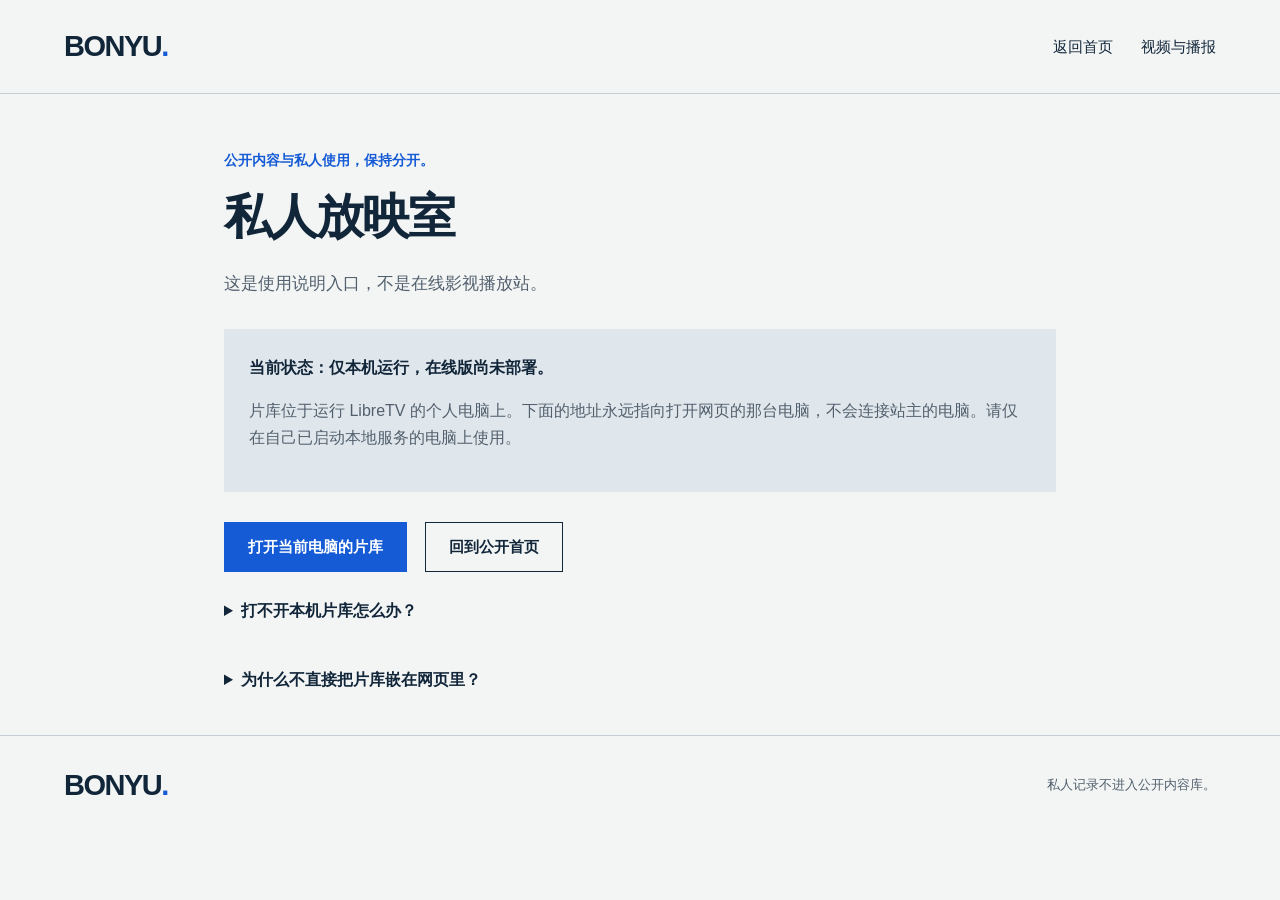
==== watch/index.html @ 4e238f7c "[codex] feat: turn bonyu homepage into editorial content portal" ====
<!doctype html><html lang="zh-CN"><head><meta charset="utf-8"><meta name="viewport" content="width=device-width,initial-scale=1"><meta name="robots" content="noindex"><title>私人放映室 · BONYU</title><link rel="stylesheet" href="../portal.css"></head><body><header class="site-header"><a class="wordmark" href="../">BONYU<span>.</span></a><nav aria-label="主导航"><a href="../">返回首页</a><a href="../#channels">视频与播报</a></nav></header><main class="watch-main"><p class="kicker">公开内容与私人使用，保持分开。</p><h1>私人放映室</h1><p class="intro">这是使用说明入口，不是在线影视播放站。</p><div class="notice"><strong>当前状态：仅本机运行，在线版尚未部署。</strong><p>片库位于运行 LibreTV 的个人电脑上。下面的地址永远指向打开网页的那台电脑，不会连接站主的电脑。请仅在自己已启动本地服务的电脑上使用。</p></div><div class="watch-actions"><a class="button primary" href="http://127.0.0.1:8080/catalog" rel="noreferrer">打开当前电脑的片库</a><a class="button secondary" href="../">回到公开首页</a></div><details><summary>打不开本机片库怎么办？</summary><p>先启动本机 LibreTV，再打开 <code>http://127.0.0.1:8080/catalog</code>。换电脑、关机或停止本机服务后，这个入口不会自动运行；请勿为此关闭浏览器安全保护或开放公网端口。</p></details><details><summary>为什么不直接把片库嵌在网页里？</summary><p>片库需要后台服务与访问控制，不是一个可以直接复制的静态页面。公开 HTTPS 页面也不应依赖访问者电脑上的 HTTP 服务。本页不加载、抓取或转发任何私人影视源。</p></details></main><footer><a class="wordmark" href="../">BONYU<span>.</span></a><p>私人记录不进入公开内容库。</p></footer></body></html>
---- portal.css ----
:root{--paper:#f3f5f5;--panel:#fff;--ink:#12263a;--accent:#155bd5;--muted:#52606d;--line:#c5cdd4}*{box-sizing:border-box}html{scroll-behavior:smooth;scroll-padding-top:24px}body{margin:0;color:var(--ink);background:var(--paper);font:16px/1.7 -apple-system,BlinkMacSystemFont,'PingFang SC','Microsoft YaHei',sans-serif}a{color:inherit;text-decoration:none}button,input{font:inherit}a:focus-visible,button:focus-visible,input:focus-visible,summary:focus-visible{outline:3px solid var(--accent);outline-offset:4px}.skip{position:fixed;top:-70px;left:20px;background:var(--ink);color:#fff;padding:12px;z-index:5}.skip:focus{top:12px}.edition{display:flex;justify-content:space-between;padding:10px 5vw;border-bottom:1px solid var(--line);color:var(--muted);font-size:13px}.site-header{display:flex;align-items:center;justify-content:space-between;padding:22px 5vw;border-bottom:1px solid var(--line);gap:24px}.wordmark{font-size:29px;font-weight:900;letter-spacing:-1.5px}.wordmark span{color:var(--accent)}nav{display:flex;flex-wrap:wrap;gap:28px}nav a{display:inline-flex;align-items:center;min-height:44px;font-size:15px}nav a:hover,footer a:hover{color:var(--accent)}main{max-width:1440px;margin:auto;padding:0 5vw}.hero{display:grid;grid-template-columns:1.35fr 1fr;gap:55px;align-items:center;padding:64px 0 72px}.kicker{color:var(--accent);font-weight:650;font-size:14px;margin:0 0 15px}h1{font-size:clamp(40px,5vw,74px);line-height:1.2;letter-spacing:-2px;margin:0 0 24px;font-weight:800;text-wrap:balance}p{color:var(--muted)}.intro{max-width:570px;margin:0 0 28px;font-size:17px}.button{display:inline-flex;align-items:center;justify-content:center;min-height:46px;padding:11px 23px;font-weight:650;border:1px solid transparent;font-size:15px}.primary{color:white;background:var(--accent)}.primary:hover{background:#1046a6}.secondary{border-color:var(--ink);color:var(--ink)}.secondary:hover{background:#d5e0eb}.hero-art{min-height:355px;background:var(--accent);position:relative;overflow:hidden;color:#fff;padding:36px}.hero-art strong{font-size:clamp(70px,7vw,102px);line-height:1.04;letter-spacing:-5px;display:block;position:relative}.orbit{position:absolute;width:280px;height:280px;border:1px solid #ffffff60;border-radius:50%;right:-70px;top:25px}.art-caption{position:absolute;left:36px;right:36px;bottom:26px;display:flex;justify-content:space-between;border-top:1px solid #ffffff80;padding-top:13px;font-size:13px}.section-heading{border-top:2px solid var(--ink);padding-top:24px;display:flex;justify-content:space-between;gap:24px;align-items:flex-end}h2{font-size:32px;line-height:1.35;letter-spacing:-.7px;margin:0}.section-heading .kicker{margin-bottom:8px}.filters{display:flex;gap:7px;flex-wrap:wrap}.filters button{min-height:44px;padding:7px 16px;background:transparent;border:1px solid var(--line);color:var(--ink);cursor:pointer}.filters button[aria-pressed=true]{background:var(--ink);color:white;border-color:var(--ink)}.search-label{display:block;font-size:13px;margin:25px 0 7px;color:var(--muted)}.search-row{display:flex;gap:24px;align-items:center}input[type=search]{width:min(540px,100%);padding:12px 15px;border:1px solid var(--line);color:var(--ink);background:var(--panel);border-radius:0;min-height:48px}#result-count{font-size:13px;color:var(--muted);white-space:nowrap}.content-grid{display:grid;grid-template-columns:repeat(3,minmax(0,1fr));gap:28px;margin-top:30px}.content-card{min-width:0;border-bottom:1px solid var(--line);padding-bottom:24px}.card-art{height:170px;background:var(--art-bg);color:var(--art-ink);padding:23px;overflow:hidden;position:relative}.card-art strong{font-size:50px;line-height:1.05;letter-spacing:-2px;position:relative;z-index:1}.card-art:after{content:'';position:absolute;width:130px;height:130px;border:18px solid currentColor;border-radius:50%;right:-20px;bottom:-73px;opacity:.23}.card-meta{display:flex;justify-content:space-between;margin-top:17px;gap:10px;font-size:12px;color:var(--muted)}.category{color:var(--accent);font-weight:650}.content-card h3{font-size:22px;line-height:1.45;letter-spacing:-.3px;margin:10px 0}.content-card h3 a:hover{text-decoration:underline;text-underline-offset:5px}.content-card p{font-size:15px;margin:10px 0}.read-link{display:inline-flex;align-items:center;min-height:44px;color:var(--accent);text-decoration:underline;text-underline-offset:5px;font-size:14px}.channels{margin-top:65px}.channel-grid{display:grid;grid-template-columns:1fr 1fr;gap:28px;margin-top:28px}.channel{padding:32px;position:relative;overflow:hidden}.broadcast{background:#122d52;color:white}.broadcast p{color:#d2dded}.channel h3{font-size:29px;line-height:1.2;margin:8px 0 16px}.channel p{font-size:15px;max-width:460px}.channel-label{font-size:13px!important;margin:22px 0 12px}.light{color:#122d52;background:#fff}.light:hover{background:#d6e5fc}.wave{height:120px;display:flex;align-items:center;gap:10px;justify-content:flex-end;border-bottom:1px solid #ffffff50;padding-bottom:10px}.wave i{height:35%;width:10px;background:#80a9ed}.wave i:nth-child(3n){height:85%}.wave i:nth-child(3n+1){height:60%}.personal{background:#e0e7ec}.frame-art{height:120px;display:flex;align-items:center;border-bottom:1px solid #a8bac7;font-size:28px;line-height:1.2;font-weight:750}.about{display:grid;grid-template-columns:1fr 1.25fr;gap:55px;margin-top:65px;padding:40px 0 55px;border-top:1px solid var(--line)}.about p:first-child{margin-top:0}.about h2{font-size:35px}.about details{border-top:1px solid var(--line);padding-top:12px}summary{min-height:44px;cursor:pointer;font-weight:650}footer{border-top:1px solid var(--line);padding:25px 5vw;display:flex;align-items:center;justify-content:space-between;gap:20px}footer p,footer>a:last-child{font-size:13px}footer>a:last-child{min-height:44px;display:flex;align-items:center}dialog{padding:0;border:1px solid var(--line);width:min(780px,calc(100% - 32px));max-height:90dvh;background:var(--paper);color:var(--ink)}dialog::backdrop{background:#07192dc9}.dialog-toolbar{position:sticky;top:0;display:flex;justify-content:space-between;align-items:center;gap:14px;padding:14px 25px;border-bottom:1px solid var(--line);background:var(--paper);z-index:1}.dialog-toolbar span{font-size:13px;color:var(--muted)}.dialog-toolbar button{cursor:pointer;min-height:44px;padding:7px 17px;background:var(--ink);color:white;border:0}dialog article{padding:30px 38px 42px}dialog h2{font-size:32px}dialog h3{font-size:21px;margin:26px 0 8px}dialog p,dialog li{font-size:17px;color:var(--ink)}.article-intro{color:var(--muted)!important;padding-bottom:20px;border-bottom:1px solid var(--line)}.sr-only{position:absolute;width:1px;height:1px;padding:0;margin:-1px;overflow:hidden;clip:rect(0,0,0,0);white-space:nowrap;border:0}[hidden]{display:none!important}.watch-main{min-height:65vh;padding-top:55px;max-width:960px}.watch-main h1{font-size:48px}.notice{background:#e0e7ec;padding:25px;margin:30px 0}.watch-actions{display:flex;gap:18px;flex-wrap:wrap}.watch-main details{margin:25px 0}@media(max-width:850px){nav{gap:14px}.hero{gap:30px}.content-grid{grid-template-columns:repeat(2,minmax(0,1fr))}.section-heading{align-items:flex-start;flex-direction:column}.hero-art{min-height:310px}h1{letter-spacing:-1px}.channel{padding:25px}.about{gap:30px}}@media(max-width:600px){.edition{font-size:12px}.edition span:last-child{display:none}.site-header{align-items:flex-start;flex-direction:column;gap:5px;padding:16px 6vw}nav{gap:0 19px}nav a{font-size:14px}.hero{grid-template-columns:1fr;padding:35px 0 40px;gap:30px}main{padding:0 6vw}h1{font-size:39px}.intro{font-size:16px}.hero-art{min-height:235px;padding:25px}.hero-art strong{font-size:70px}.art-caption{left:25px;right:25px;bottom:20px}.orbit{width:220px;height:220px}.section-heading{padding-top:22px;gap:18px}h2{font-size:27px}.filters{gap:6px}.filters button{font-size:14px;padding:6px 12px}.search-row{gap:10px;align-items:stretch;flex-direction:column}.content-grid{grid-template-columns:1fr;gap:28px}.card-art{height:160px}.content-card h3{font-size:23px}.content-card p{font-size:16px}.channel-grid,.about{grid-template-columns:1fr}.channels{margin-top:45px}.about{margin-top:45px;padding-top:30px;gap:20px}.about h2{font-size:30px}footer{align-items:flex-start;flex-direction:column;padding:24px 6vw;gap:0}dialog article{padding:24px}dialog h2{font-size:27px}.dialog-toolbar{padding:10px 18px}.watch-main{padding-top:30px}.watch-main h1{font-size:36px}}@media(prefers-reduced-motion:reduce){html{scroll-behavior:auto}}
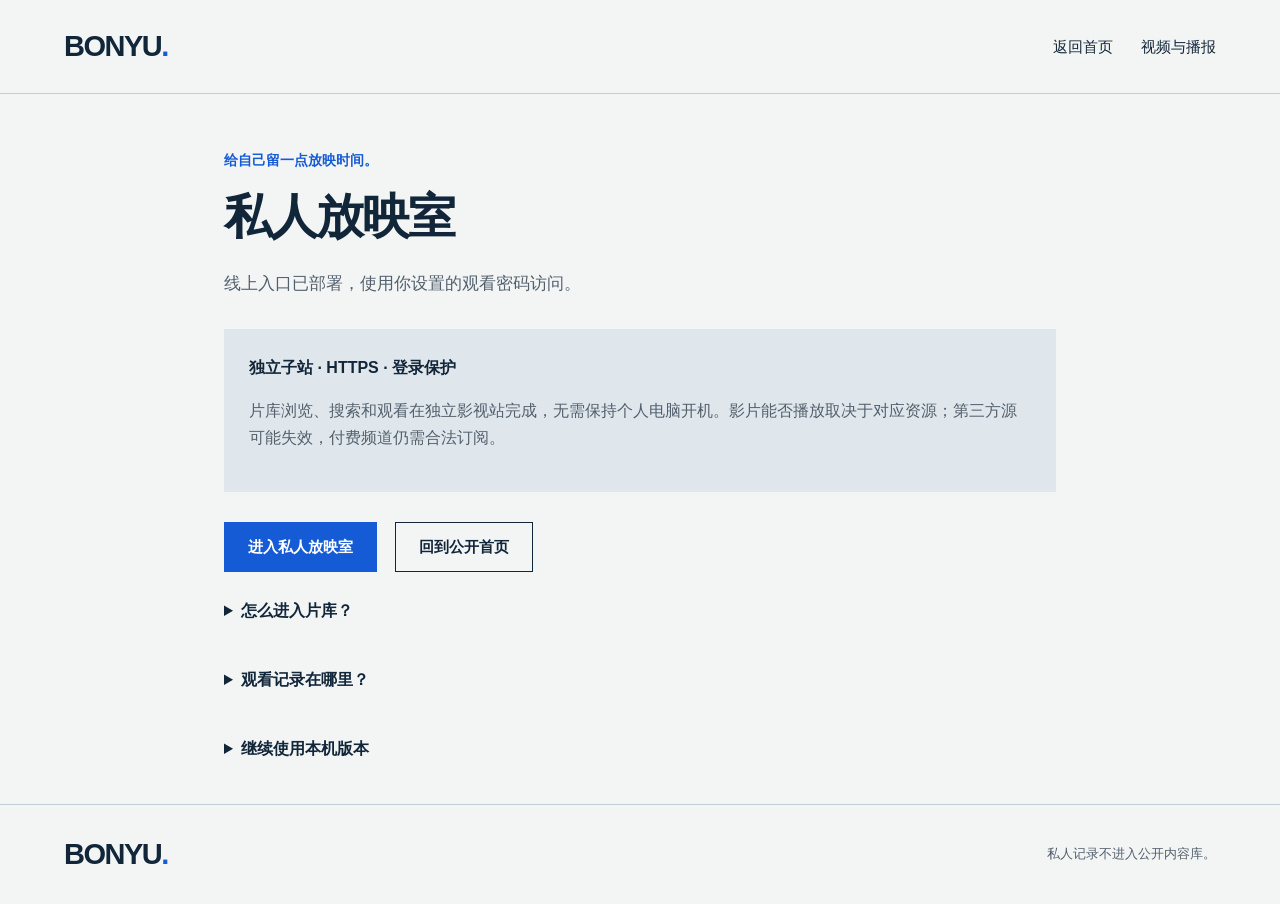
==== commit f5bdb3bf: "[codex] feat: connect private cinema HTTPS subsite" ====
--- a/watch/index.html
+++ b/watch/index.html
@@ -1 +1 @@
-<!doctype html><html lang="zh-CN"><head><meta charset="utf-8"><meta name="viewport" content="width=device-width,initial-scale=1"><meta name="robots" content="noindex"><title>私人放映室 · BONYU</title><link rel="stylesheet" href="../portal.css"></head><body><header class="site-header"><a class="wordmark" href="../">BONYU<span>.</span></a><nav aria-label="主导航"><a href="../">返回首页</a><a href="../#channels">视频与播报</a></nav></header><main class="watch-main"><p class="kicker">公开内容与私人使用，保持分开。</p><h1>私人放映室</h1><p class="intro">这是使用说明入口，不是在线影视播放站。</p><div class="notice"><strong>当前状态：仅本机运行，在线版尚未部署。</strong><p>片库位于运行 LibreTV 的个人电脑上。下面的地址永远指向打开网页的那台电脑，不会连接站主的电脑。请仅在自己已启动本地服务的电脑上使用。</p></div><div class="watch-actions"><a class="button primary" href="http://127.0.0.1:8080/catalog" rel="noreferrer">打开当前电脑的片库</a><a class="button secondary" href="../">回到公开首页</a></div><details><summary>打不开本机片库怎么办？</summary><p>先启动本机 LibreTV，再打开 <code>http://127.0.0.1:8080/catalog</code>。换电脑、关机或停止本机服务后，这个入口不会自动运行；请勿为此关闭浏览器安全保护或开放公网端口。</p></details><details><summary>为什么不直接把片库嵌在网页里？</summary><p>片库需要后台服务与访问控制，不是一个可以直接复制的静态页面。公开 HTTPS 页面也不应依赖访问者电脑上的 HTTP 服务。本页不加载、抓取或转发任何私人影视源。</p></details></main><footer><a class="wordmark" href="../">BONYU<span>.</span></a><p>私人记录不进入公开内容库。</p></footer></body></html>
+<!doctype html><html lang="zh-CN"><head><meta charset="utf-8"><meta name="viewport" content="width=device-width,initial-scale=1"><meta name="robots" content="noindex"><title>私人放映室 · BONYU</title><link rel="stylesheet" href="../portal.css"></head><body><header class="site-header"><a class="wordmark" href="../">BONYU<span>.</span></a><nav aria-label="主导航"><a href="../">返回首页</a><a href="../#channels">视频与播报</a></nav></header><main class="watch-main"><p class="kicker">给自己留一点放映时间。</p><h1>私人放映室</h1><p class="intro">线上入口已部署，使用你设置的观看密码访问。</p><div class="notice"><strong>独立子站 · HTTPS · 登录保护</strong><p>片库浏览、搜索和观看在独立影视站完成，无需保持个人电脑开机。影片能否播放取决于对应资源；第三方源可能失效，付费频道仍需合法订阅。</p></div><div class="watch-actions"><a class="button primary" href="https://watch.bonyu.de/" rel="noreferrer">进入私人放映室</a><a class="button secondary" href="../">回到公开首页</a></div><details><summary>怎么进入片库？</summary><p>打开影视站，输入自己设置的观看密码，然后选择顶部“片库”。可以切换资源、分类和页码，也可以搜索片名。</p></details><details><summary>观看记录在哪里？</summary><p>当前应用的观看历史和偏好保存在使用的浏览器内，不会自动跨设备同步。不要在公共电脑保存登录状态。</p></details><details><summary>继续使用本机版本</summary><p>本机版本仍可在服务启动后通过 <a href="http://127.0.0.1:8080/catalog" rel="noreferrer">当前电脑片库</a> 打开；该地址始终指向你正在使用的电脑。</p></details></main><footer><a class="wordmark" href="../">BONYU<span>.</span></a><p>私人记录不进入公开内容库。</p></footer></body></html>
